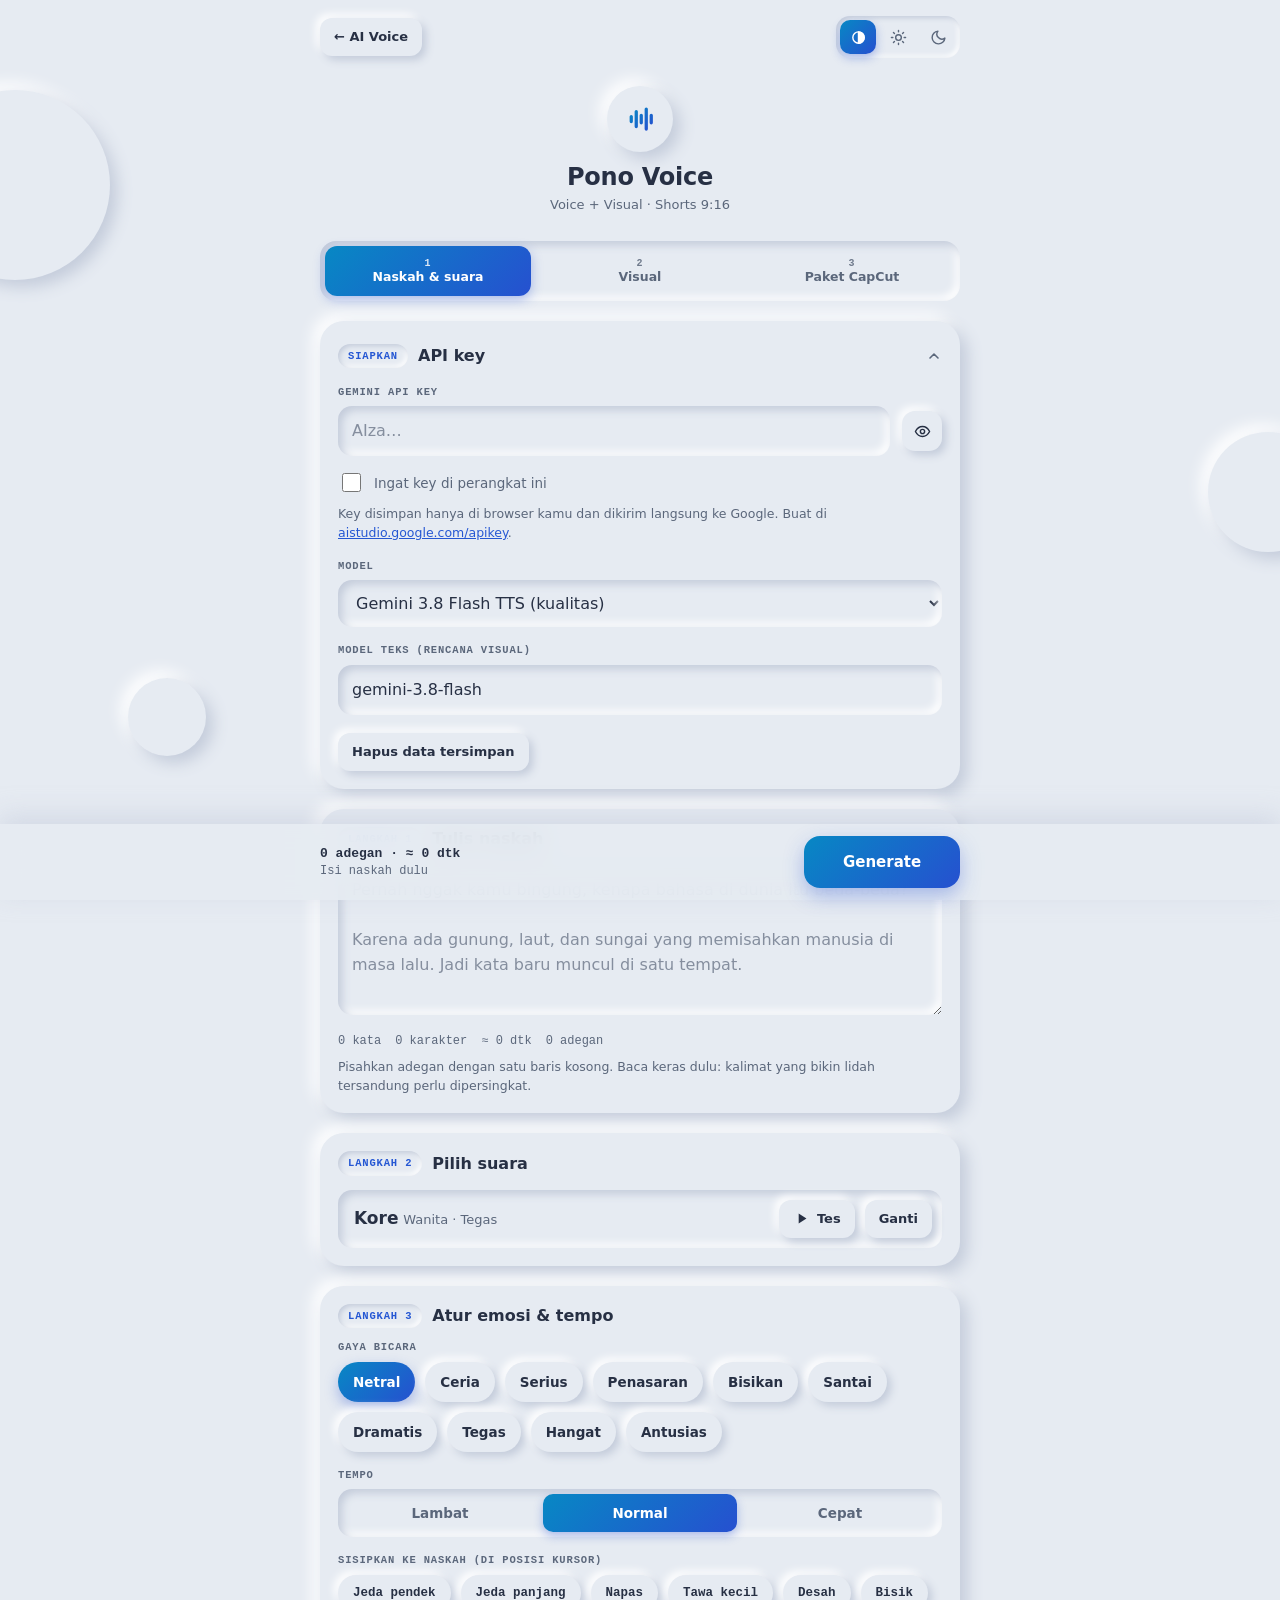
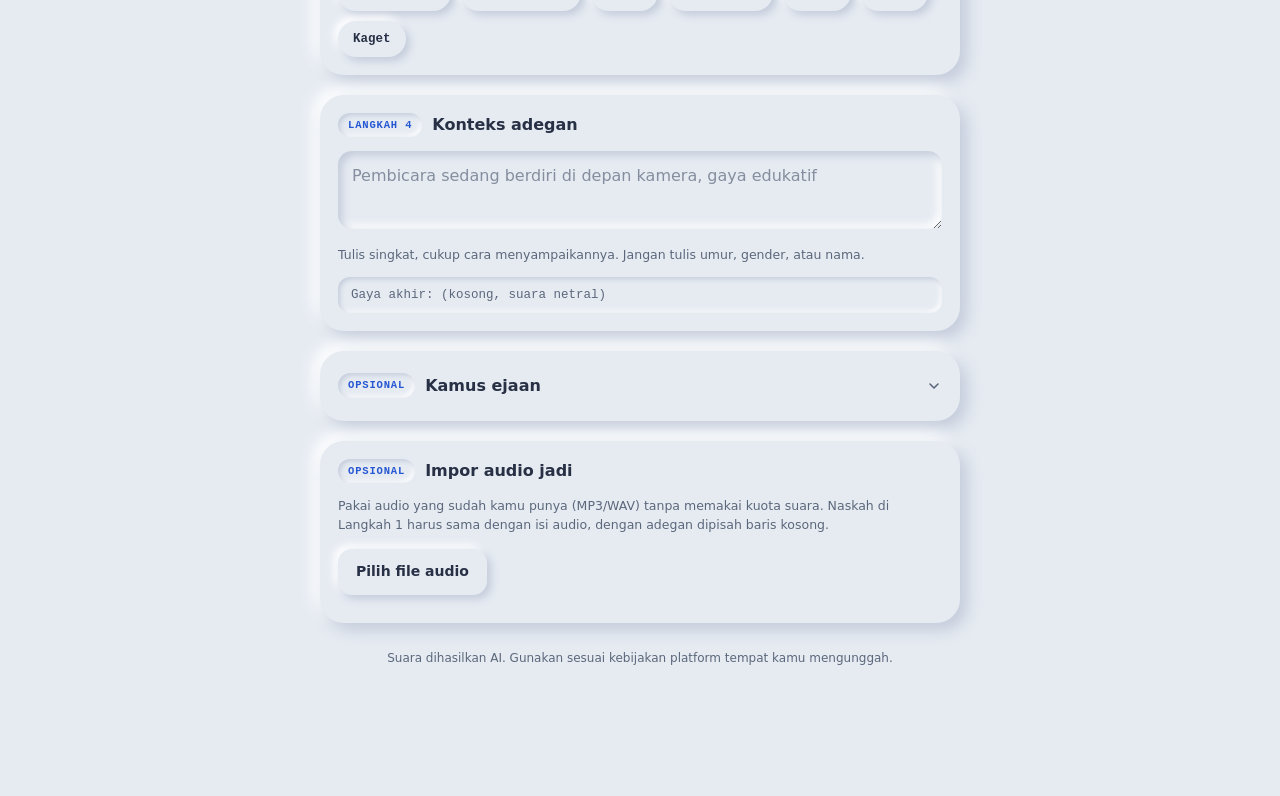
==== studio.html @ e20a9a7e "Split into two pages (AI Voice, Voice + Visual), theme switch, audio import, master prompt, CapCut p" ====
<!doctype html>
<html lang="id" data-theme="light">
<head>
<meta charset="utf-8">
<meta name="viewport" content="width=device-width,initial-scale=1,viewport-fit=cover">
<meta name="theme-color" content="#e6ebf2">
<title>Pono Voice · Voice + Visual</title>
<meta name="description" content="Suara Gemini TTS plus rencana visual (master prompt text-to-image/video) per adegan untuk Shorts 9:16.">
<link rel="icon" href="data:image/svg+xml,%3Csvg xmlns='http://www.w3.org/2000/svg' viewBox='0 0 32 32'%3E%3Crect width='32' height='32' rx='16' fill='%232650d0'/%3E%3Cpath d='M8 13v6M12 9v14M16 12v8M20 7v18M24 12v8' stroke='%23fff' stroke-width='2.4' stroke-linecap='round'/%3E%3C/svg%3E">
<link rel="stylesheet" href="style.css">
<script src="theme.js"></script>
</head>
<body data-page="studio">
<div class="orb o1" aria-hidden="true"></div><div class="orb o2" aria-hidden="true"></div><div class="orb o3" aria-hidden="true"></div>
<main>
<div id="hdr"></div>
<div id="app"></div>
<footer>Suara dihasilkan AI. Gunakan sesuai kebijakan platform tempat kamu mengunggah.</footer>
</main>
<div class="toast" id="toast" role="status" aria-live="polite"></div>
<div class="bar"><div class="in">
  <div class="info"><b id="bInfo">0 adegan</b><span id="bSub">Isi naskah dulu</span></div>
  <button class="btn pri go" id="go" type="button"><span id="goTxt">Generate</span></button>
</div></div>
<script src="markup.js"></script>
<script src="core.js"></script>
<script src="studio.js"></script>
</body>
</html>
---- style.css ----
:root{
  --bg:#e6ebf2; --hi:#ffffff; --lo:#c3cbda; --text:#273044; --mut:#5b677b;
  --acc:#2557d3; --grad:linear-gradient(135deg,#0788c4 0%,#2650d0 100%); --glow:rgba(38,80,208,.34);
  --err:#c8301f; --ok:#0f8a48;
  --raise:7px 7px 16px var(--lo),-7px -7px 16px var(--hi);
  --raise-s:4px 4px 9px var(--lo),-4px -4px 9px var(--hi);
  --inset:inset 4px 4px 9px var(--lo),inset -4px -4px 9px var(--hi);
  --inset-s:inset 2px 2px 5px var(--lo),inset -2px -2px 5px var(--hi);
  --mono:ui-monospace,SFMono-Regular,Menlo,Consolas,monospace;
  --sans:ui-rounded,"SF Pro Rounded",system-ui,-apple-system,"Segoe UI",Roboto,sans-serif;
  color-scheme:light;
}
:root[data-theme=dark]{--bg:#23272f;--hi:#2d333d;--lo:#171a20;--text:#e8ecf3;--mut:#9aa5b8;--acc:#6db1ff;--err:#ff7b6e;--ok:#4ade80;--glow:rgba(38,80,208,.45);color-scheme:dark}
*{box-sizing:border-box;-webkit-tap-highlight-color:transparent}
html{background:var(--bg);scroll-behavior:smooth}
body{margin:0;background:var(--bg);color:var(--text);font:15px/1.5 var(--sans);position:relative;overflow-x:hidden;
  padding:0 18px calc(128px + env(safe-area-inset-bottom))}
.orb{position:fixed;border-radius:50%;background:var(--bg);box-shadow:var(--raise);pointer-events:none;z-index:0}
.o1{width:190px;height:190px;left:-80px;top:90px}
.o2{width:120px;height:120px;right:-48px;top:48%}
.o3{width:78px;height:78px;left:10%;bottom:16%}
main{position:relative;z-index:1;max-width:640px;margin:0 auto}
header{text-align:center;padding:28px 0 8px}
.logo{width:66px;height:66px;border-radius:50%;margin:0 auto 12px;display:grid;place-items:center;background:var(--bg);box-shadow:var(--raise)}
.logo svg{width:30px;height:30px}
h1{font-size:24px;line-height:1.1;margin:0;letter-spacing:-.01em;font-weight:700}
header p{margin:5px 0 0;color:var(--mut);font-size:13px}
.card{background:var(--bg);border-radius:24px;padding:18px;margin:20px 0;box-shadow:var(--raise);animation:rise .5s cubic-bezier(.2,.7,.2,1) both}
@keyframes rise{from{opacity:0;transform:translateY(12px)}}
@media (prefers-reduced-motion:reduce){.card{animation:none}*{transition:none!important}}
.head{display:flex;align-items:center;gap:10px;margin-bottom:14px}
.pill{font:700 10.5px/1 var(--mono);letter-spacing:.08em;text-transform:uppercase;color:var(--acc);background:var(--bg);box-shadow:var(--inset-s);padding:7px 10px;border-radius:99px;white-space:nowrap}
.head h2{font-size:16px;margin:0;font-weight:700}
label.f{display:block;font:700 10.5px/1 var(--mono);letter-spacing:.08em;text-transform:uppercase;color:var(--mut);margin:0 0 9px}
textarea,input[type=text],input[type=password],select{
  width:100%;background:var(--bg);color:var(--text);border:0;border-radius:14px;padding:13px 14px;font:inherit;font-size:16px;
  outline:none;box-shadow:var(--inset);transition:box-shadow .2s}
textarea{resize:vertical;min-height:150px;line-height:1.55}
textarea.sm{min-height:78px}
textarea:focus,input:focus,select:focus{box-shadow:var(--inset),0 0 0 2px color-mix(in srgb,var(--acc) 55%,transparent)}
::placeholder{color:color-mix(in srgb,var(--mut) 70%,transparent)}
button{font:inherit;color:inherit;cursor:pointer}
button:focus-visible,summary:focus-visible{outline:2px solid var(--acc);outline-offset:3px}
.btn{display:inline-flex;align-items:center;justify-content:center;gap:7px;min-height:46px;padding:0 18px;border-radius:14px;border:0;
  background:var(--bg);color:var(--text);box-shadow:var(--raise-s);font-weight:600;font-size:14px;transition:box-shadow .15s,filter .15s}
.btn:active{box-shadow:var(--inset-s)}
.btn.pri{background:var(--grad);color:#fff;box-shadow:0 8px 20px var(--glow)}
.btn.pri:active{filter:brightness(.94);box-shadow:0 3px 8px var(--glow)}
.btn.sm{min-height:38px;padding:0 14px;font-size:13px;border-radius:12px}
.btn[disabled]{opacity:.45;pointer-events:none}
.btn svg,.ib svg{width:17px;height:17px;flex:none}
.ib{width:40px;height:40px;display:grid;place-items:center;border-radius:13px;border:0;background:var(--bg);box-shadow:var(--raise-s);transition:box-shadow .15s;flex:none}
.ib:active{box-shadow:var(--inset-s)}
.ib[disabled]{opacity:.4;pointer-events:none}
.meta{display:flex;flex-wrap:wrap;gap:6px 14px;margin-top:12px;color:var(--mut);font:12px var(--mono)}
.hint{color:var(--mut);font-size:12.5px;margin:10px 0 0}
.chips{display:flex;flex-wrap:wrap;gap:10px}
.chip{min-height:40px;padding:0 15px;border-radius:99px;border:0;background:var(--bg);box-shadow:var(--raise-s);font-size:13.5px;font-weight:600;transition:box-shadow .15s}
.chip:active{box-shadow:var(--inset-s)}
.chip[aria-pressed=true]{background:var(--grad);color:#fff;box-shadow:0 6px 14px var(--glow)}
.chip.tag{font:600 12.5px var(--mono);min-height:36px}
.seg{display:grid;grid-template-columns:repeat(3,1fr);gap:6px;background:var(--bg);box-shadow:var(--inset);border-radius:14px;padding:5px}
.seg button{border:0;background:none;min-height:38px;border-radius:10px;font-size:13.5px;font-weight:700;color:var(--mut);transition:background .15s}
.seg button[aria-pressed=true]{background:var(--grad);color:#fff;box-shadow:0 4px 10px var(--glow)}
.row{display:flex;gap:12px;align-items:center}
.sub{margin-top:18px}
.vsum{display:flex;align-items:center;gap:10px;background:var(--bg);box-shadow:var(--inset);border-radius:14px;padding:10px 10px 10px 16px}
.vsum b{font-size:17px}.vsum span{color:var(--mut);font-size:13px}
.vsum .sp{flex:1;min-width:0}
.vgrid{display:grid;grid-template-columns:repeat(auto-fill,minmax(104px,1fr));gap:12px;margin-top:14px;padding:4px 2px}
.v{text-align:left;padding:11px 12px;border-radius:14px;border:0;background:var(--bg);box-shadow:var(--raise-s);line-height:1.25;transition:box-shadow .15s}
.v b{display:block;font-size:14px}.v span{color:var(--mut);font-size:12px}
.v:active{box-shadow:var(--inset-s)}
.v[aria-pressed=true]{background:var(--grad);color:#fff;box-shadow:0 6px 14px var(--glow)}
.v em{display:block;margin-top:5px;font:700 10.5px var(--mono);font-style:normal;letter-spacing:.04em;color:var(--acc)}
.v[aria-pressed=true] span,.v[aria-pressed=true] em{color:rgba(255,255,255,.9)}
details>summary{list-style:none;cursor:pointer;display:flex;align-items:center;gap:10px;min-height:34px}
details>summary::-webkit-details-marker{display:none}
.chev{margin-left:auto;width:16px;height:16px;transition:transform .2s;color:var(--mut)}
details[open] .chev{transform:rotate(180deg)}
.ok{color:var(--ok);font:700 11.5px var(--mono);white-space:nowrap}
.chk{display:flex;align-items:center;gap:10px;margin-top:14px;font-size:13.5px;color:var(--mut)}
.chk input{width:19px;height:19px;accent-color:var(--acc)}
a{color:var(--acc)}
.final{font:12.5px var(--mono);color:var(--mut);background:var(--bg);box-shadow:var(--inset-s);border-radius:12px;padding:11px 13px;margin-top:12px;word-break:break-word}
.tl{display:flex;gap:8px;min-height:36px;margin-bottom:12px}
.tl button{display:flex;align-items:center;justify-content:center;gap:6px;border:0;border-radius:12px;background:var(--bg);box-shadow:var(--raise-s);
  font:700 11px var(--mono);color:var(--text);padding:0 4px;min-width:0;overflow:hidden;white-space:nowrap}
.tl button:active{box-shadow:var(--inset-s)}
.wave{position:relative;background:var(--bg);box-shadow:var(--inset);border-radius:16px;height:76px;cursor:pointer;overflow:hidden;touch-action:none}
.wave canvas{width:100%;height:100%;display:block}
.player{display:flex;align-items:center;gap:12px;margin-top:14px}
.time{font:13px var(--mono);color:var(--mut)}
.scene{border-radius:16px;background:var(--bg);box-shadow:var(--raise-s);padding:12px;margin:16px 4px 4px}
.scene .top{display:flex;align-items:center;gap:8px;margin-bottom:10px}
.dot{width:9px;height:9px;border-radius:50%;flex:none;display:inline-block}
.scene .top b{font-size:13.5px;flex:1;min-width:0}
.scene textarea{min-height:84px;font-size:15px;padding:11px 12px;border-radius:12px;box-shadow:var(--inset-s)}
.st{font:12px var(--mono);margin-top:9px;color:var(--mut)}
.st.err{color:var(--err)}.st.go{color:var(--acc)}
.spin{display:inline-block;width:11px;height:11px;border:2px solid currentColor;border-right-color:transparent;border-radius:50%;animation:r .7s linear infinite;vertical-align:-1px;margin-right:6px}
@keyframes r{to{transform:rotate(360deg)}}
.bar{position:fixed;left:0;right:0;bottom:0;z-index:20;padding:12px 18px calc(12px + env(safe-area-inset-bottom));
  background:color-mix(in srgb,var(--bg) 90%,transparent);backdrop-filter:blur(14px);-webkit-backdrop-filter:blur(14px);
  box-shadow:0 -8px 26px color-mix(in srgb,var(--lo) 55%,transparent)}
.bar .in{max-width:640px;margin:0 auto;display:flex;align-items:center;gap:14px}
.bar .info{flex:1;min-width:0;font:12px/1.35 var(--mono);color:var(--mut)}
.bar .info b{display:block;color:var(--text);font-size:13px}
.go{position:relative;overflow:hidden;min-width:156px;min-height:52px;font-size:15px;border-radius:16px}
.go::before{content:"";position:absolute;inset:0;width:var(--p,0%);background:rgba(255,255,255,.26);transition:width .3s}
.go>*{position:relative}
.toast{position:fixed;left:18px;right:18px;bottom:calc(92px + env(safe-area-inset-bottom));z-index:30;max-width:604px;margin:0 auto;
  background:var(--bg);box-shadow:var(--raise);border-left:4px solid var(--acc);border-radius:14px;padding:12px 15px;font-size:13.5px;display:none}
.toast.show{display:block}.toast.err{border-left-color:var(--err)}.toast.ok{border-left-color:var(--ok)}
.scene .src{color:var(--mut);font-size:13px;margin:0 0 4px;display:-webkit-box;-webkit-line-clamp:2;-webkit-box-orient:vertical;overflow:hidden}
.scene label.f{margin:14px 0 8px}
.scene input[type=text]{padding:11px 12px;border-radius:12px;box-shadow:var(--inset-s);font-size:15px}
.scene .vd{font:11.5px var(--mono);color:var(--mut);white-space:nowrap}
.scene .acts{display:flex;gap:10px;flex-wrap:wrap;margin-top:12px}
.topbar{display:flex;align-items:center;gap:10px;padding-top:calc(16px + env(safe-area-inset-top))}
.topbar .sp{flex:1}
a.btn{text-decoration:none;color:var(--text)}
.theme{display:flex;gap:4px;padding:4px;border-radius:14px;background:var(--bg);box-shadow:var(--inset-s)}
.theme button{width:36px;height:34px;border:0;border-radius:10px;background:none;display:grid;place-items:center;color:var(--mut)}
.theme button svg{width:17px;height:17px}
.theme button[aria-pressed=true]{background:var(--grad);color:#fff;box-shadow:0 4px 10px var(--glow)}
.tabs{display:grid;grid-template-columns:repeat(3,1fr);gap:6px;background:var(--bg);box-shadow:var(--inset);border-radius:16px;padding:5px;margin:18px 0 6px}
.tabs button{border:0;background:none;min-height:50px;border-radius:12px;font-weight:700;font-size:12.5px;color:var(--mut);line-height:1.25;padding:4px 6px;transition:background .15s}
.tabs button b{display:block;font:700 10px var(--mono);letter-spacing:.08em;opacity:.85}
.tabs button[aria-pressed=true]{background:var(--grad);color:#fff;box-shadow:0 4px 12px var(--glow)}
body.nobar{padding-bottom:48px}
body.nobar .bar{display:none}
body.nobar .toast{bottom:calc(24px + env(safe-area-inset-bottom))}
.seg.two{grid-template-columns:repeat(2,1fr)}
.nudge{display:flex;gap:8px;flex-wrap:wrap;align-items:center;margin-top:12px}
.nudge .t{font:700 10.5px var(--mono);letter-spacing:.08em;text-transform:uppercase;color:var(--mut);margin-right:4px}
.scene pre.fin{white-space:pre-wrap;word-break:break-word;font:12.5px/1.5 var(--mono);color:var(--mut);background:var(--bg);box-shadow:var(--inset-s);border-radius:12px;padding:11px 12px;margin:0}
.chkrow{display:flex;gap:8px 14px;flex-wrap:wrap;font:12px var(--mono);color:var(--mut);margin-bottom:12px}
.chkrow .y{color:var(--ok)}.chkrow .n{color:var(--err)}
footer{color:var(--mut);font-size:12px;text-align:center;margin:26px 0 0}
[hidden]{display:none!important}
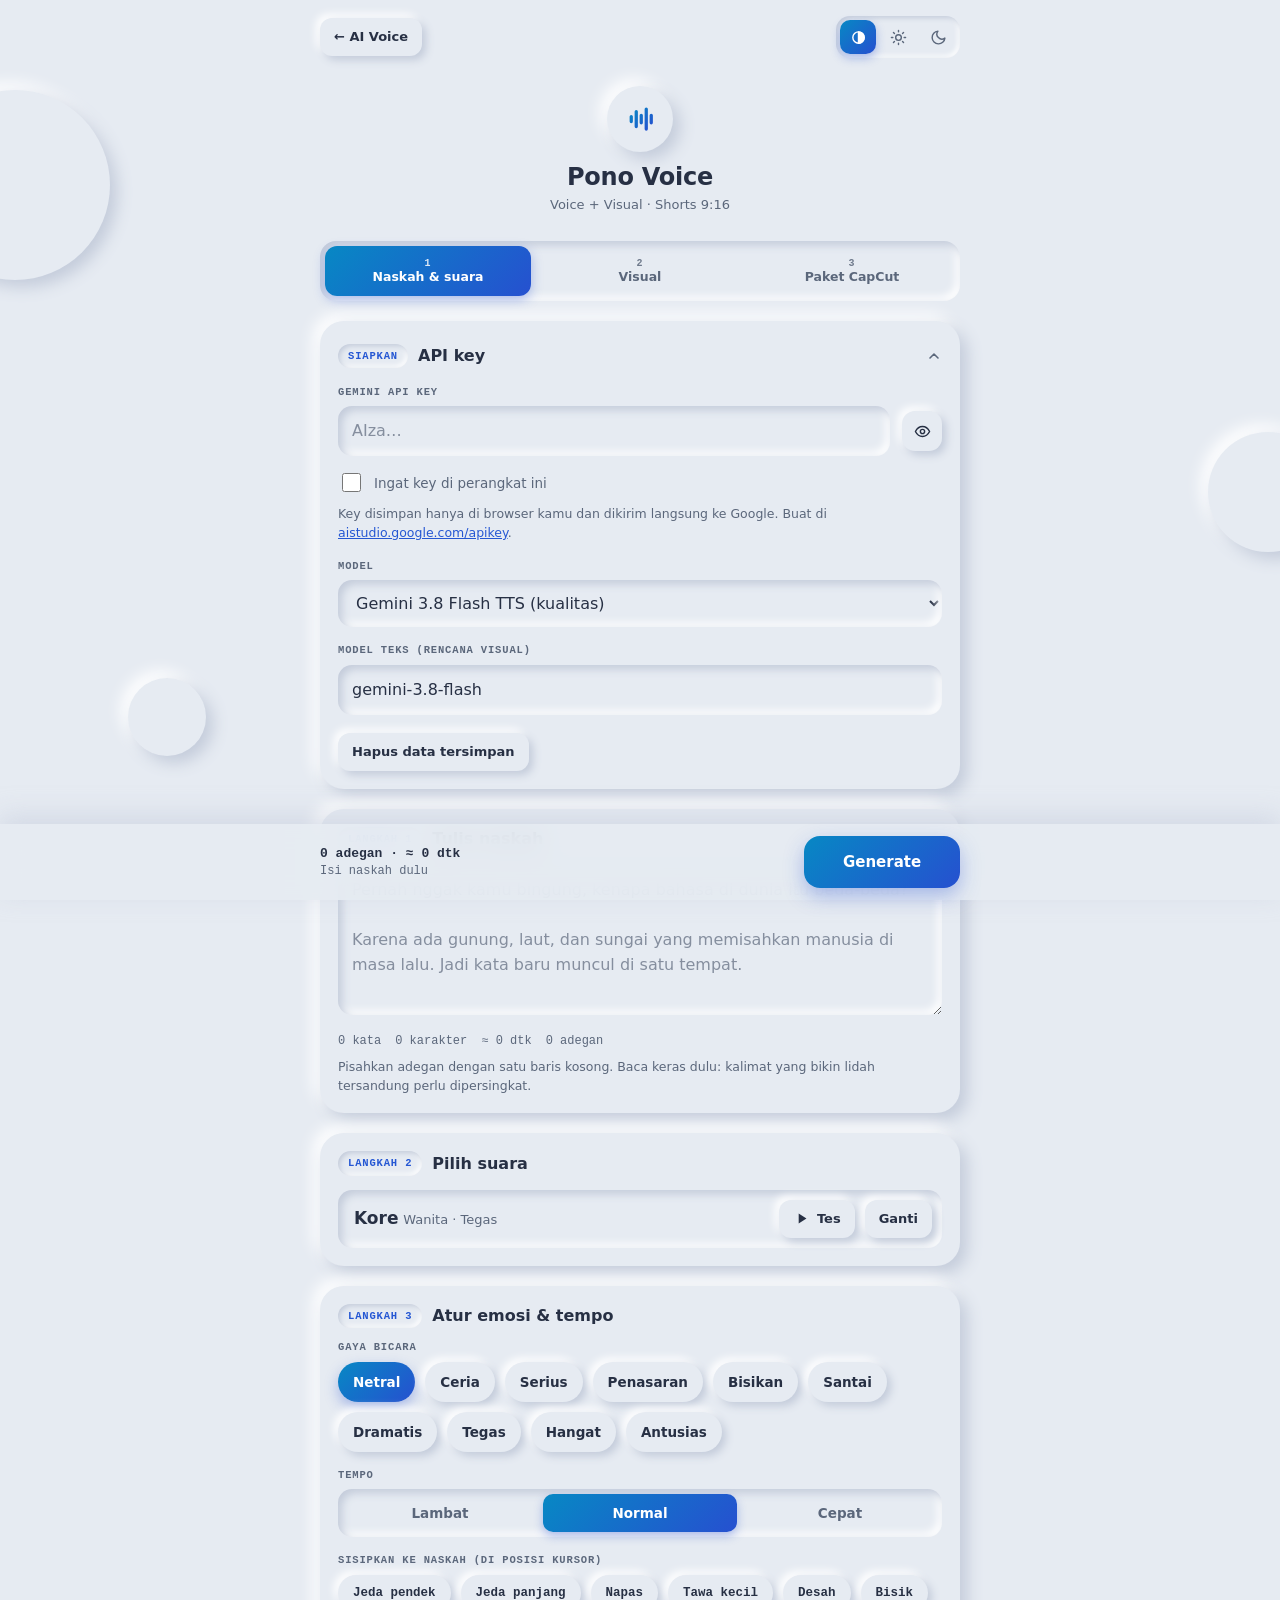
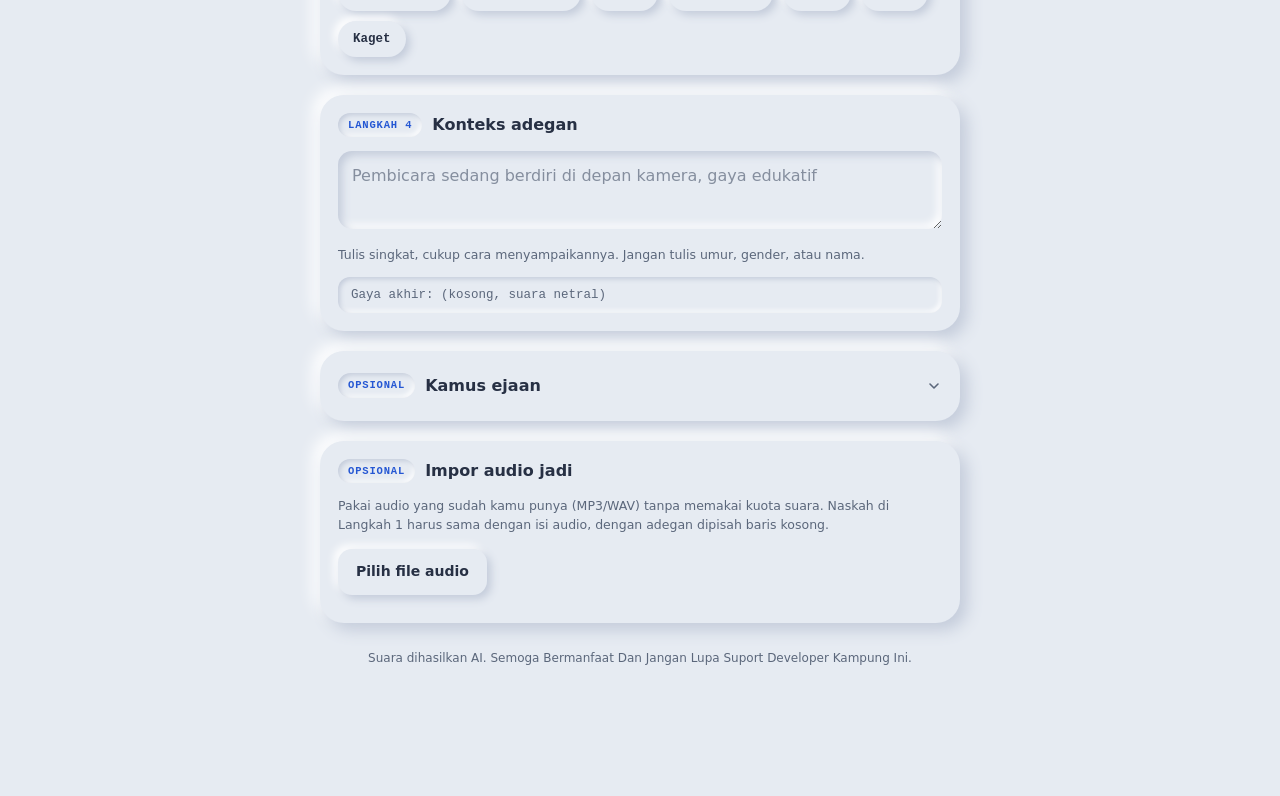
==== commit e333ba51: "Update studio.html" ====
--- a/studio.html
+++ b/studio.html
@@ -4,7 +4,7 @@
 <meta charset="utf-8">
 <meta name="viewport" content="width=device-width,initial-scale=1,viewport-fit=cover">
 <meta name="theme-color" content="#e6ebf2">
-<title>Pono Voice · Voice + Visual</title>
+<title>Edy Voice · Voice + Visual</title>
 <meta name="description" content="Suara Gemini TTS plus rencana visual (master prompt text-to-image/video) per adegan untuk Shorts 9:16.">
 <link rel="icon" href="data:image/svg+xml,%3Csvg xmlns='http://www.w3.org/2000/svg' viewBox='0 0 32 32'%3E%3Crect width='32' height='32' rx='16' fill='%232650d0'/%3E%3Cpath d='M8 13v6M12 9v14M16 12v8M20 7v18M24 12v8' stroke='%23fff' stroke-width='2.4' stroke-linecap='round'/%3E%3C/svg%3E">
 <link rel="stylesheet" href="style.css">
@@ -15,7 +15,7 @@
 <main>
 <div id="hdr"></div>
 <div id="app"></div>
-<footer>Suara dihasilkan AI. Gunakan sesuai kebijakan platform tempat kamu mengunggah.</footer>
+<footer>Suara dihasilkan AI. Semoga Bermanfaat Dan Jangan Lupa Suport Developer Kampung Ini.</footer>
 </main>
 <div class="toast" id="toast" role="status" aria-live="polite"></div>
 <div class="bar"><div class="in">
